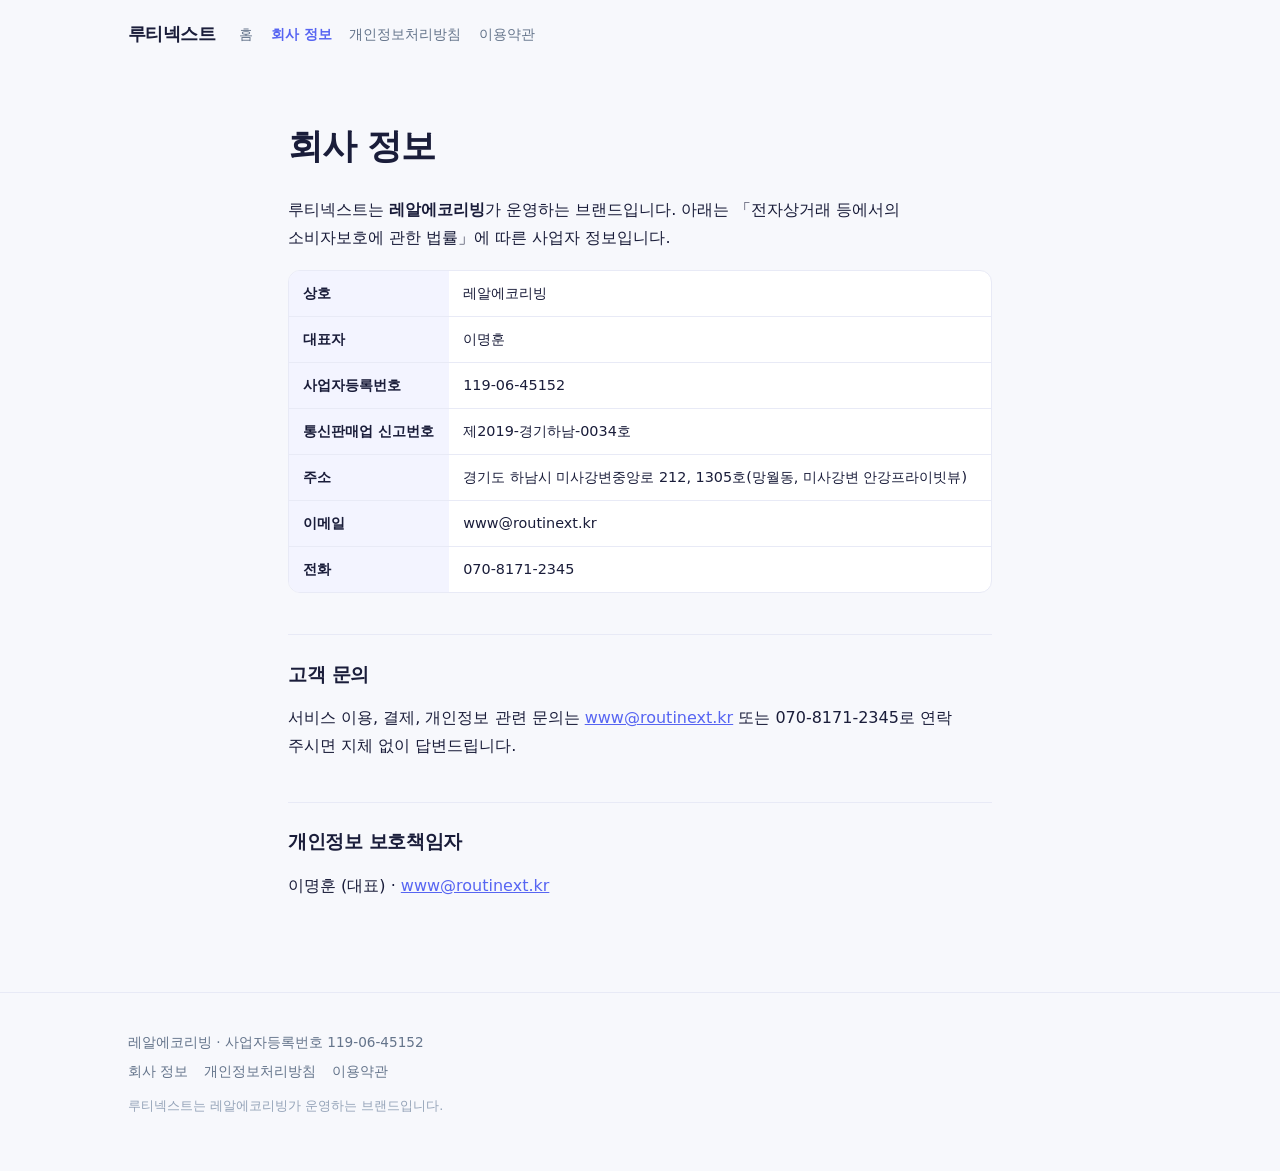
==== company/index.html @ f1800e79 "루티넥스트 웹사이트" ====
<!doctype html>
<html lang="ko">
<head>
<meta charset="utf-8">
<meta name="viewport" content="width=device-width, initial-scale=1">
<title>회사 정보 — 루티넥스트</title>
<meta name="description" content="루티넥스트를 운영하는 레알에코리빙의 사업자 정보입니다.">
<meta property="og:title" content="회사 정보 — 루티넥스트">
<meta property="og:description" content="루티넥스트를 운영하는 레알에코리빙의 사업자 정보입니다.">
<meta property="og:type" content="website">
<meta property="og:site_name" content="루티넥스트">
<link rel="stylesheet" href="/assets/style.css">
</head>
<body>
<header class="top">
  <a class="brand" href="/">루티넥스트</a>
  <nav><a href="/">홈</a><a href="/company/" class="on">회사 정보</a><a href="/privacy/">개인정보처리방침</a><a href="/terms/">이용약관</a></nav>
</header>
<main class="doc">
  <div class="wrap">
    <h1>회사 정보</h1>
    <p>
      루티넥스트는 <strong>레알에코리빙</strong>가 운영하는
      브랜드입니다. 아래는 「전자상거래 등에서의 소비자보호에 관한 법률」에
      따른 사업자 정보입니다.
    </p>
    <div class="tablewrap"><table class="kv"><tbody><tr><th>상호</th><td>레알에코리빙</td></tr><tr><th>대표자</th><td>이명훈</td></tr><tr><th>사업자등록번호</th><td>119-06-45152</td></tr><tr><th>통신판매업 신고번호</th><td>제2019-경기하남-0034호</td></tr><tr><th>주소</th><td>경기도 하남시 미사강변중앙로 212, 1305호(망월동, 미사강변 안강프라이빗뷰)</td></tr><tr><th>이메일</th><td>www@routinext.kr</td></tr><tr><th>전화</th><td>070-8171-2345</td></tr></tbody></table></div>

    <h2>고객 문의</h2>
    <p>
      서비스 이용, 결제, 개인정보 관련 문의는
      <a href="mailto:www@routinext.kr">www@routinext.kr</a> 또는
      070-8171-2345로 연락 주시면 지체 없이 답변드립니다.
    </p>

    <h2>개인정보 보호책임자</h2>
    <p>이명훈 (대표) ·
       <a href="mailto:www@routinext.kr">www@routinext.kr</a></p>
  </div>
</main>
<footer class="foot">
  <div class="wrap">
    <p class="biz">레알에코리빙 · 사업자등록번호 119-06-45152</p>
    <p class="links">
      <a href="/company/">회사 정보</a>
      <a href="/privacy/">개인정보처리방침</a>
      <a href="/terms/">이용약관</a>
    </p>
    <p class="note">
      루티넥스트는 레알에코리빙가 운영하는 브랜드입니다.
    </p>
  </div>
</footer>
</body>
</html>
---- assets/style.css ----
/* 루티넥스트 웹사이트
 *
 * 색은 앱의 Clarity 팔레트에서 그대로 가져왔다(theme/rx_palettes.dart).
 * 사이트와 앱이 다른 색을 쓰면 스토어에서 앱을 보고 넘어온 사람이
 * "같은 제품이 맞나" 하고 한 번 멈칫한다.
 */

:root {
  --primary: #5765F2;
  --primary-dark: #3D4CE3;
  --primary-light: #EEF0FE;
  --accent: #FF6B6B;
  --bg: #F7F8FC;
  --surface: #FFFFFF;
  --surface-alt: #F3F4FF;
  --border: #E8EAF6;
  --text: #1A1D3A;
  --text-2: #64748B;
  --text-3: #94A3B8;

  --wrap: 68rem;
  --radius: 18px;
}

* { box-sizing: border-box; }

html { -webkit-text-size-adjust: 100%; }

body {
  margin: 0;
  background: var(--bg);
  color: var(--text);
  font-family: "Pretendard", -apple-system, BlinkMacSystemFont,
    "Apple SD Gothic Neo", "Malgun Gothic", "맑은 고딕", system-ui, sans-serif;
  font-size: 16px;
  line-height: 1.75;
  word-break: keep-all;      /* 한글은 어절 단위로 끊어야 읽힌다 */
  overflow-wrap: anywhere;
}

.wrap {
  max-width: var(--wrap);
  margin: 0 auto;
  padding: 0 clamp(1.1rem, 4vw, 2rem);
}

a { color: var(--primary); }

/* ── 헤더 ───────────────────────────────────────────────── */
.top {
  display: flex;
  align-items: center;
  gap: 1.5rem;
  flex-wrap: wrap;
  max-width: var(--wrap);
  margin: 0 auto;
  padding: 1.1rem clamp(1.1rem, 4vw, 2rem);
}
.brand {
  font-weight: 800;
  font-size: 1.15rem;
  letter-spacing: -0.03em;
  color: var(--text);
  text-decoration: none;
}
.top nav {
  display: flex;
  gap: 1.1rem;
  flex-wrap: wrap;
  font-size: 0.87rem;
}
.top nav a {
  color: var(--text-2);
  text-decoration: none;
}
.top nav a:hover { color: var(--primary); }
.top nav a.on { color: var(--primary); font-weight: 700; }

/* ── 히어로 ─────────────────────────────────────────────── */
.hero {
  padding: clamp(3rem, 9vw, 6.5rem) 0 clamp(2.5rem, 7vw, 4.5rem);
}
.eyebrow {
  margin: 0 0 0.9rem;
  font-size: 0.78rem;
  font-weight: 700;
  letter-spacing: 0.14em;
  color: var(--primary);
}
.hero h1 {
  margin: 0;
  font-size: clamp(2.1rem, 6.5vw, 3.7rem);
  line-height: 1.24;
  letter-spacing: -0.035em;
  font-weight: 800;
  text-wrap: balance;
}
.hero h1 em {
  font-style: normal;
  color: var(--primary);
}
.hero .lead {
  margin: 1.4rem 0 0;
  max-width: 34rem;
  font-size: clamp(1rem, 2.4vw, 1.12rem);
  color: var(--text-2);
}

/* ── 섹션 ───────────────────────────────────────────────── */
.section { padding: clamp(2.6rem, 7vw, 4.5rem) 0; }
.section.alt { background: var(--surface-alt); }
.section h2 {
  margin: 0;
  font-size: clamp(1.35rem, 3.6vw, 1.9rem);
  letter-spacing: -0.03em;
  font-weight: 800;
}
.section .sub {
  margin: 0.5rem 0 0;
  color: var(--text-2);
  font-size: 0.95rem;
}

/* ── 제품 카드 ──────────────────────────────────────────── */
.cards {
  display: grid;
  gap: 1rem;
  grid-template-columns: repeat(auto-fit, minmax(15rem, 1fr));
  margin-top: 1.8rem;
}
.card {
  background: var(--surface);
  border: 1px solid var(--border);
  border-radius: var(--radius);
  padding: 1.5rem 1.4rem;
}
/* 지금 출시하는 제품 하나만 강조한다. 셋을 똑같이 두면
   "무엇을 쓰면 되나"가 흐려진다. */
.card.lead {
  border-color: var(--primary);
  box-shadow: 0 10px 30px rgba(87, 101, 242, 0.14);
}
.card .kind {
  margin: 0;
  font-size: 0.74rem;
  font-weight: 700;
  letter-spacing: 0.08em;
  color: var(--text-3);
}
.card h3 {
  margin: 0.35rem 0 0.55rem;
  font-size: 1.28rem;
  letter-spacing: -0.02em;
}
.card.lead h3 { color: var(--primary); }
.card .desc {
  margin: 0;
  color: var(--text-2);
  font-size: 0.94rem;
}
.card .status {
  margin: 1rem 0 0;
  display: inline-block;
  padding: 0.22rem 0.6rem;
  border-radius: 999px;
  background: var(--surface-alt);
  color: var(--text-2);
  font-size: 0.74rem;
  font-weight: 700;
}
.card.lead .status {
  background: var(--primary-light);
  color: var(--primary-dark);
}

/* ── 원칙 ───────────────────────────────────────────────── */
.principles {
  display: grid;
  gap: 1.6rem;
  grid-template-columns: repeat(auto-fit, minmax(16rem, 1fr));
  margin-top: 1.8rem;
}
.principle h3 {
  margin: 0 0 0.4rem;
  font-size: 1.05rem;
  letter-spacing: -0.02em;
}
.principle p {
  margin: 0;
  color: var(--text-2);
  font-size: 0.93rem;
}

.contact p { color: var(--text-2); margin: 0.6rem 0 0; }

/* ── 문서(방침·약관·회사정보) ───────────────────────────── */
.doc { padding: clamp(1.6rem, 5vw, 3rem) 0 clamp(3rem, 8vw, 5rem); }
.doc .wrap { max-width: 48rem; }
.doc h1 {
  font-size: clamp(1.6rem, 4.5vw, 2.2rem);
  letter-spacing: -0.03em;
  margin: 0 0 1.2rem;
}
.doc h2 {
  margin: 2.6rem 0 0.8rem;
  font-size: 1.2rem;
  letter-spacing: -0.02em;
  padding-top: 1.4rem;
  border-top: 1px solid var(--border);
}
.doc h3 { margin: 1.8rem 0 0.5rem; font-size: 1rem; }
.doc h4 { margin: 1.2rem 0 0.4rem; font-size: 0.94rem; }
.doc p { margin: 0.8rem 0; }
.doc ul { margin: 0.8rem 0; padding-left: 1.2rem; }
.doc li { margin: 0.3rem 0; }
.doc hr { display: none; }          /* h2의 윗선이 이미 구분한다 */
.doc blockquote {
  margin: 1.2rem 0;
  padding: 0.9rem 1.1rem;
  background: var(--surface-alt);
  border-left: 3px solid var(--primary);
  border-radius: 0 10px 10px 0;
  color: var(--text-2);
  font-size: 0.92rem;
}
.doc code {
  background: var(--surface-alt);
  padding: 0.1em 0.35em;
  border-radius: 4px;
  font-size: 0.88em;
}
.doc .num { margin: 0.5rem 0; }

/* 표는 반드시 자기 안에서 가로 스크롤한다.
   방침의 표는 열이 많아 모바일에서 본문을 밀어낸다. */
.tablewrap {
  overflow-x: auto;
  margin: 1.1rem 0;
  border: 1px solid var(--border);
  border-radius: 12px;
  background: var(--surface);
}
table {
  width: 100%;
  border-collapse: collapse;
  font-size: 0.9rem;
  min-width: 22rem;
}
th, td {
  padding: 0.62rem 0.9rem;
  text-align: left;
  border-bottom: 1px solid var(--border);
  vertical-align: top;
}
thead th {
  background: var(--surface-alt);
  font-size: 0.8rem;
  letter-spacing: 0.02em;
  color: var(--text-2);
  white-space: nowrap;
}
tbody tr:last-child td, tbody tr:last-child th { border-bottom: none; }
table.kv th {
  width: 9.5rem;
  background: var(--surface-alt);
  white-space: nowrap;
}

/* ── 푸터 ───────────────────────────────────────────────── */
.foot {
  border-top: 1px solid var(--border);
  padding: 2rem 0 3rem;
  font-size: 0.85rem;
  color: var(--text-2);
}
.foot p { margin: 0.35rem 0; }
.foot .links { display: flex; gap: 1rem; flex-wrap: wrap; }
.foot .links a { color: var(--text-2); text-decoration: none; }
.foot .links a:hover { color: var(--primary); }
.foot .note { color: var(--text-3); font-size: 0.8rem; margin-top: 0.7rem; }

/* ── 다크 모드 ──────────────────────────────────────────── */
@media (prefers-color-scheme: dark) {
  :root {
    --bg: #101227;
    --surface: #181B33;
    --surface-alt: #1E2242;
    --border: #2A2F52;
    --text: #ECEEF8;
    --text-2: #A5AFC9;
    --text-3: #7A85A6;
    --primary: #8B96F8;
    --primary-dark: #A3ACFA;
    --primary-light: #23284A;
  }
  .card.lead { box-shadow: 0 10px 30px rgba(0, 0, 0, 0.35); }
}
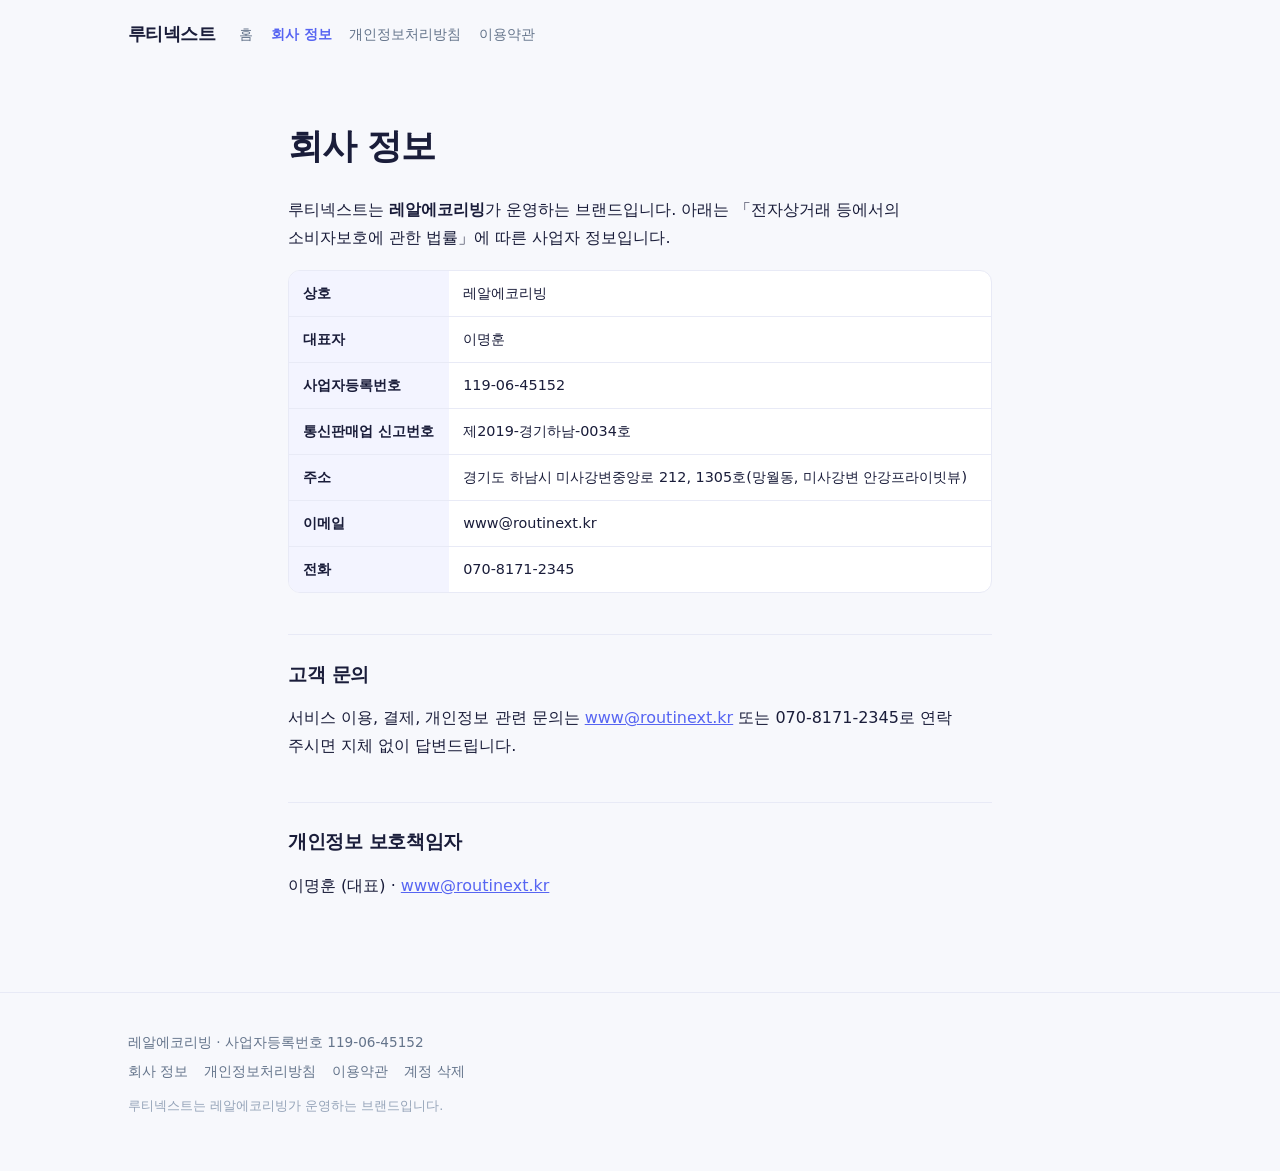
==== commit 30dd11de: "개인정보처리방침 갱신 + 계정 삭제 안내 페이지 추가 앱 저장소(routinex-project)의 site/build.py 산출물을 반영했습니다. 2026-08-28 이후 배포가 " ====
--- a/company/index.html
+++ b/company/index.html
@@ -45,6 +45,7 @@
       <a href="/company/">회사 정보</a>
       <a href="/privacy/">개인정보처리방침</a>
       <a href="/terms/">이용약관</a>
+      <a href="/delete-account/">계정 삭제</a>
     </p>
     <p class="note">
       루티넥스트는 레알에코리빙가 운영하는 브랜드입니다.
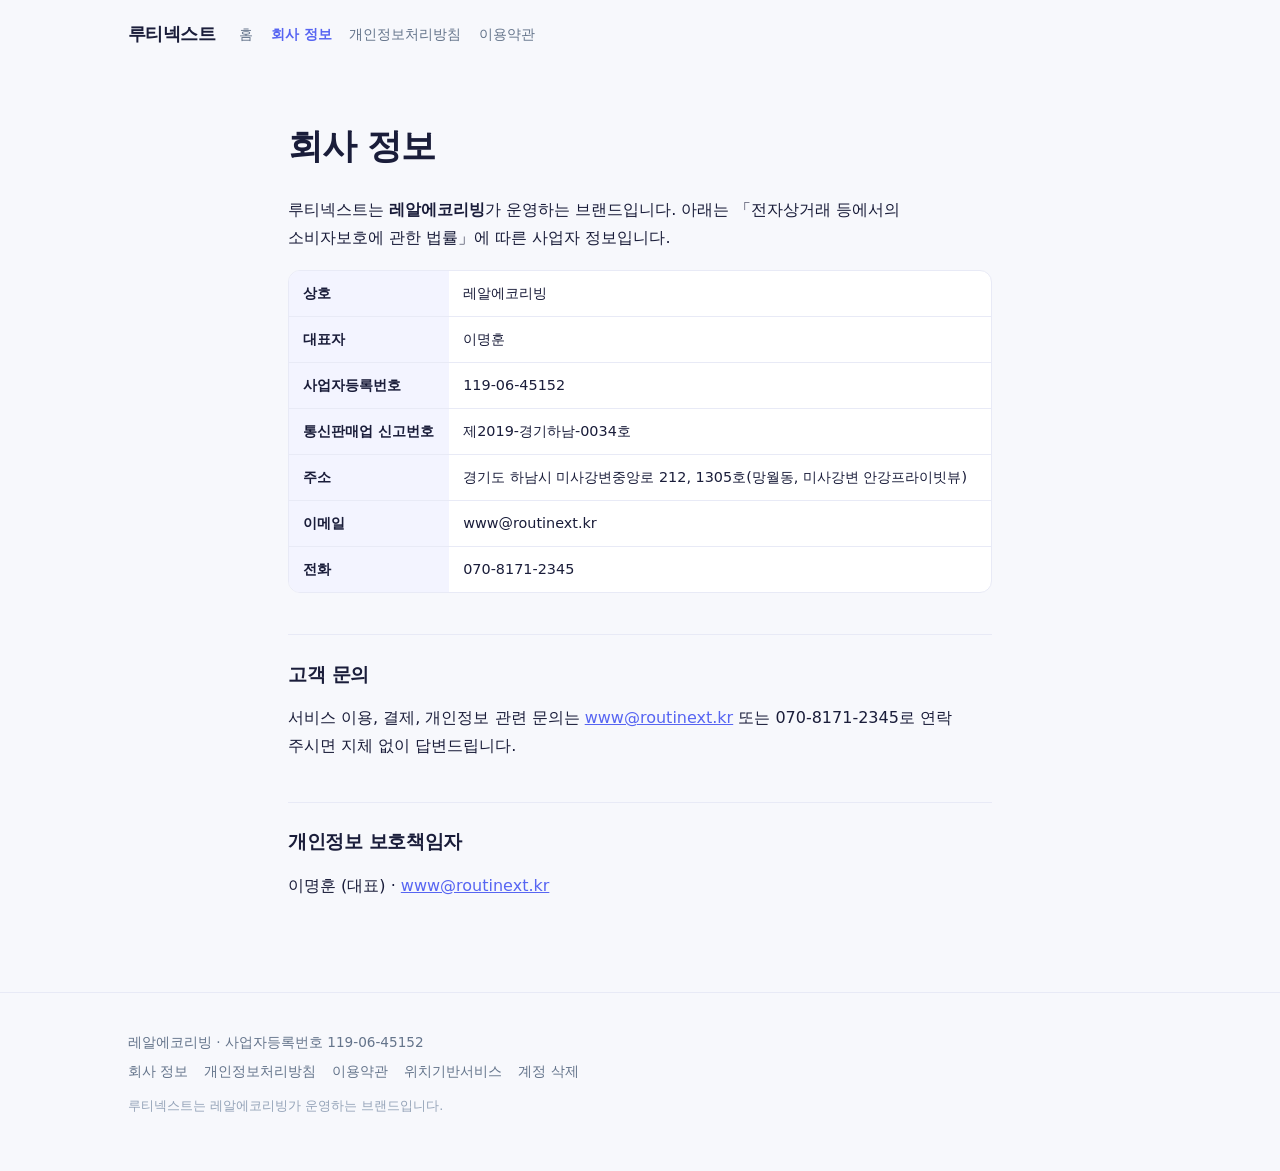
==== commit 450e849c: "사이트 갱신 앱 저장소(routinex-project)의 site/build.py 산출물입니다. 이 저장소의 HTML은 생성물이므로 직접 고치지 마십시오. 원본은 앱 저장소의 do" ====
--- a/company/index.html
+++ b/company/index.html
@@ -45,6 +45,7 @@
       <a href="/company/">회사 정보</a>
       <a href="/privacy/">개인정보처리방침</a>
       <a href="/terms/">이용약관</a>
+      <a href="/location/">위치기반서비스</a>
       <a href="/delete-account/">계정 삭제</a>
     </p>
     <p class="note">
